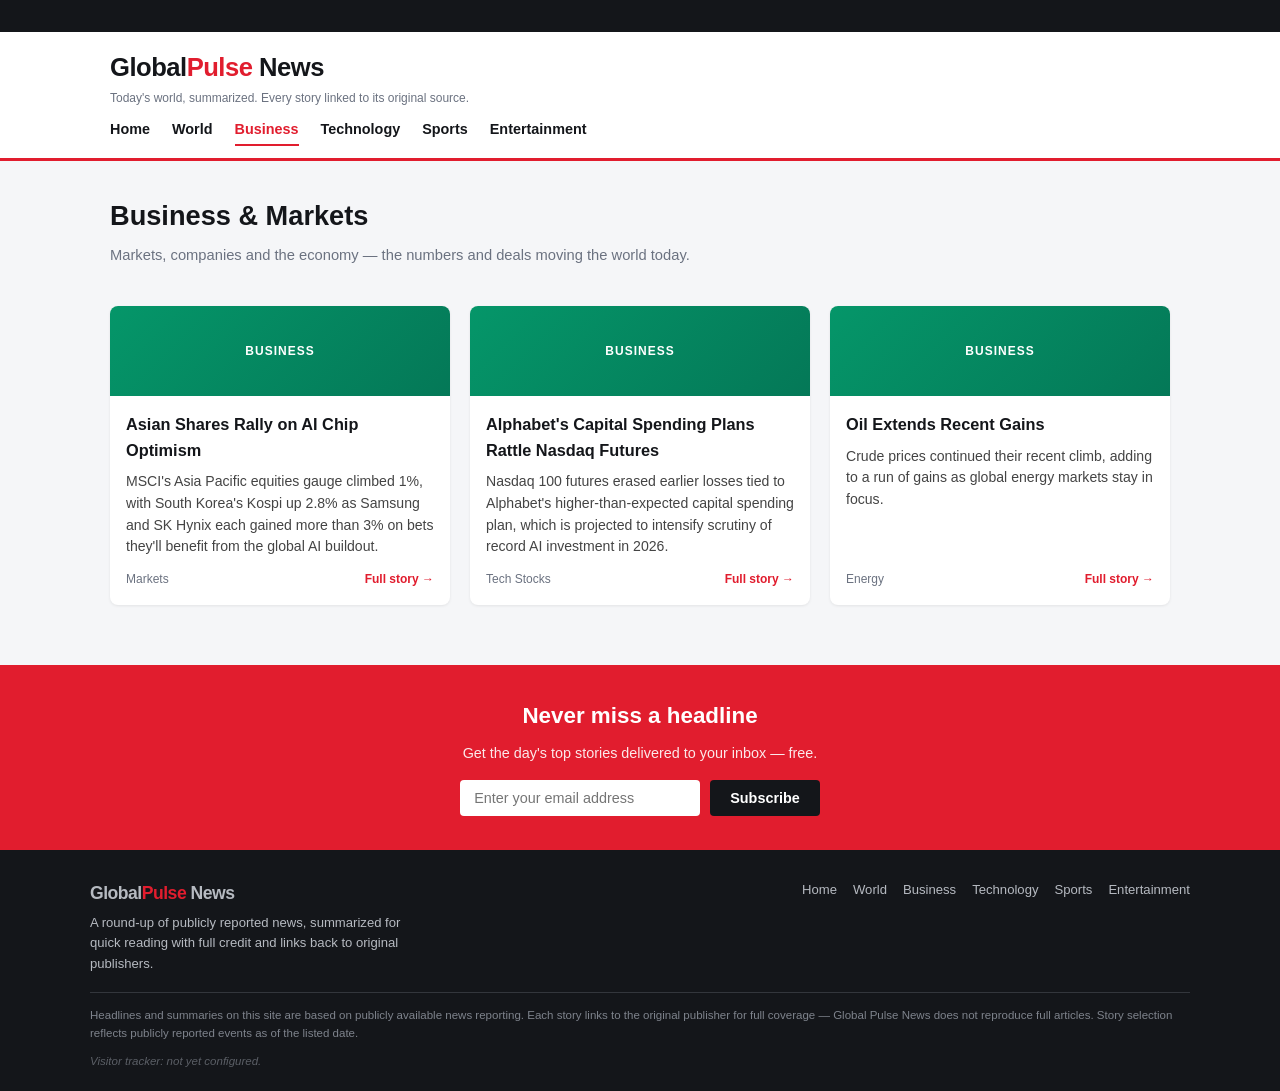
==== business.html @ ddd7f8ec "Add files via upload" ====
<!DOCTYPE html>
<html lang="en">
<head>
<meta charset="UTF-8">
<meta name="viewport" content="width=device-width, initial-scale=1.0">
<title>Business News — Global Pulse News</title>
<meta name="description" content="Today's top business and markets headlines, summarized with links to full coverage.">
<link rel="stylesheet" href="style.css">
</head>
<body>

<div class="ticker"><span>🔴 BREAKING: Spain crowned 2026 FIFA World Cup Champions &nbsp;&nbsp;|&nbsp;&nbsp; Samsung unveils Galaxy Z Fold8 Ultra &nbsp;&nbsp;|&nbsp;&nbsp; Asian markets rally on AI chip demand &nbsp;&nbsp;|&nbsp;&nbsp; Assam flood death toll climbs to 31 &nbsp;&nbsp;|&nbsp;&nbsp; Ryan Fox wins first career major at The Open</span></div>

<header class="site-header">
  <div class="header-inner">
    <div>
      <div class="logo">Global<span>Pulse</span> News</div>
      <div class="tagline">Today's world, summarized. Every story linked to its original source.</div>
    </div>
  </div>
  <nav class="main-nav">
    <a href="index.html">Home</a>
    <a href="world.html">World</a>
    <a href="business.html" class="active">Business</a>
    <a href="technology.html">Technology</a>
    <a href="sports.html">Sports</a>
    <a href="entertainment.html">Entertainment</a>
  </nav>
</header>

<div class="page-intro">
  <h1>Business & Markets</h1>
  <p>Markets, companies and the economy — the numbers and deals moving the world today.</p>
</div>

<main class="container">
  <div class="grid">

    <a class="card" href="https://www.bloomberg.com/news/articles/2026-07-22/stock-market-today-dow-s-p-live-updates" target="_blank" rel="noopener">
      <div class="card-banner business">Business</div>
      <div class="card-body">
        <h3>Asian Shares Rally on AI Chip Optimism</h3>
        <p>MSCI's Asia Pacific equities gauge climbed 1%, with South Korea's Kospi up 2.8% as Samsung and SK Hynix each gained more than 3% on bets they'll benefit from the global AI buildout.</p>
        <div class="card-meta"><span>Markets</span><span class="source-link">Full story →</span></div>
      </div>
    </a>

    <a class="card" href="https://www.bloomberg.com/news/articles/2026-07-22/stock-market-today-dow-s-p-live-updates" target="_blank" rel="noopener">
      <div class="card-banner business">Business</div>
      <div class="card-body">
        <h3>Alphabet's Capital Spending Plans Rattle Nasdaq Futures</h3>
        <p>Nasdaq 100 futures erased earlier losses tied to Alphabet's higher-than-expected capital spending plan, which is projected to intensify scrutiny of record AI investment in 2026.</p>
        <div class="card-meta"><span>Tech Stocks</span><span class="source-link">Full story →</span></div>
      </div>
    </a>

    <a class="card" href="https://www.bloomberg.com/news/articles/2026-07-22/stock-market-today-dow-s-p-live-updates" target="_blank" rel="noopener">
      <div class="card-banner business">Business</div>
      <div class="card-body">
        <h3>Oil Extends Recent Gains</h3>
        <p>Crude prices continued their recent climb, adding to a run of gains as global energy markets stay in focus.</p>
        <div class="card-meta"><span>Energy</span><span class="source-link">Full story →</span></div>
      </div>
    </a>

  </div>
</main>

<section class="cta">
  <h2>Never miss a headline</h2>
  <p>Get the day's top stories delivered to your inbox — free.</p>
  <form onsubmit="return false;">
    <input type="email" placeholder="Enter your email address" required>
    <button type="submit">Subscribe</button>
  </form>
</section>

<footer class="site-footer">
  <div class="footer-inner">
    <div>
      <div class="logo" style="font-size:1.1rem;">Global<span>Pulse</span> News</div>
      <p style="margin-top:6px;max-width:320px;">A round-up of publicly reported news, summarized for quick reading with full credit and links back to original publishers.</p>
    </div>
    <nav>
      <a href="index.html">Home</a>
      <a href="world.html">World</a>
      <a href="business.html">Business</a>
      <a href="technology.html">Technology</a>
      <a href="sports.html">Sports</a>
      <a href="entertainment.html">Entertainment</a>
    </nav>
  </div>
  <div class="disclaimer">
    Headlines and summaries on this site are based on publicly available news reporting. Each story links to the original publisher for full coverage — Global Pulse News does not reproduce full articles. Story selection reflects publicly reported events as of the listed date.
  </div>
  <!-- Visitor/analytics tracker slot: paste your tracking script or embed link here once you have it. -->
  <div class="tracker-note">Visitor tracker: not yet configured.</div>
</footer>

</body>
</html>
---- style.css ----
:root {
  --red: #e11d2e;
  --dark: #14161a;
  --dark2: #1e2127;
  --grey: #6b7280;
  --light: #f5f6f8;
  --white: #ffffff;
  --world: #2563eb;
  --business: #059669;
  --technology: #7c3aed;
  --sports: #ea580c;
  --entertainment: #db2777;
}

* { box-sizing: border-box; margin: 0; padding: 0; }

body {
  font-family: 'Segoe UI', Arial, Helvetica, sans-serif;
  background: var(--light);
  color: var(--dark);
  line-height: 1.55;
}

a { text-decoration: none; color: inherit; }

/* Top ticker */
.ticker {
  background: var(--dark);
  color: var(--white);
  font-size: 0.8rem;
  padding: 6px 0;
  overflow: hidden;
  white-space: nowrap;
}
.ticker span {
  display: inline-block;
  padding-left: 100%;
  animation: scroll-left 28s linear infinite;
}
@keyframes scroll-left {
  0% { transform: translateX(0); }
  100% { transform: translateX(-100%); }
}

/* Header */
header.site-header {
  background: var(--white);
  border-bottom: 3px solid var(--red);
  position: sticky;
  top: 0;
  z-index: 50;
}
.header-inner {
  max-width: 1100px;
  margin: 0 auto;
  padding: 16px 20px 10px;
  display: flex;
  align-items: center;
  justify-content: space-between;
  flex-wrap: wrap;
}
.logo {
  font-size: 1.6rem;
  font-weight: 800;
  letter-spacing: -0.5px;
}
.logo span { color: var(--red); }
.tagline {
  font-size: 0.75rem;
  color: var(--grey);
  margin-top: 2px;
}
nav.main-nav {
  max-width: 1100px;
  margin: 0 auto;
  padding: 0 20px 12px;
  display: flex;
  gap: 22px;
  flex-wrap: wrap;
}
nav.main-nav a {
  font-size: 0.9rem;
  font-weight: 600;
  color: var(--dark);
  padding-bottom: 4px;
  border-bottom: 2px solid transparent;
}
nav.main-nav a:hover,
nav.main-nav a.active {
  color: var(--red);
  border-bottom-color: var(--red);
}

/* Hero */
.hero {
  background: linear-gradient(120deg, var(--dark) 0%, var(--dark2) 100%);
  color: var(--white);
  padding: 46px 20px;
}
.hero-inner { max-width: 1100px; margin: 0 auto; }
.hero-badge {
  display: inline-block;
  background: var(--red);
  color: var(--white);
  font-size: 0.7rem;
  font-weight: 700;
  letter-spacing: 1px;
  text-transform: uppercase;
  padding: 4px 10px;
  border-radius: 3px;
  margin-bottom: 14px;
}
.hero h1 {
  font-size: 2.1rem;
  max-width: 700px;
  margin-bottom: 10px;
}
.hero p {
  color: #cfd3da;
  max-width: 620px;
  font-size: 0.95rem;
}
.hero .date {
  margin-top: 16px;
  font-size: 0.8rem;
  color: #9aa0aa;
}

/* Category strip */
.cat-strip {
  max-width: 1100px;
  margin: 0 auto;
  padding: 22px 20px 0;
  display: flex;
  gap: 12px;
  flex-wrap: wrap;
}
.cat-pill {
  font-size: 0.78rem;
  font-weight: 700;
  padding: 7px 14px;
  border-radius: 20px;
  color: var(--white);
}
.cat-pill.world { background: var(--world); }
.cat-pill.business { background: var(--business); }
.cat-pill.technology { background: var(--technology); }
.cat-pill.sports { background: var(--sports); }
.cat-pill.entertainment { background: var(--entertainment); }

/* Grid / cards */
main.container {
  max-width: 1100px;
  margin: 0 auto;
  padding: 30px 20px 60px;
}
.section-title {
  font-size: 1.3rem;
  font-weight: 800;
  margin: 30px 0 16px;
  border-left: 5px solid var(--red);
  padding-left: 10px;
}
.section-title:first-child { margin-top: 0; }
.grid {
  display: grid;
  grid-template-columns: repeat(auto-fill, minmax(280px, 1fr));
  gap: 20px;
}
.card {
  background: var(--white);
  border-radius: 8px;
  overflow: hidden;
  box-shadow: 0 1px 3px rgba(0,0,0,0.08);
  display: flex;
  flex-direction: column;
  transition: transform 0.15s ease, box-shadow 0.15s ease;
}
.card:hover {
  transform: translateY(-3px);
  box-shadow: 0 8px 18px rgba(0,0,0,0.12);
}
.card-banner {
  height: 90px;
  display: flex;
  align-items: center;
  justify-content: center;
  color: var(--white);
  font-weight: 800;
  font-size: 0.75rem;
  letter-spacing: 1px;
  text-transform: uppercase;
}
.card-banner.world { background: linear-gradient(135deg, var(--world), #1d4ed8); }
.card-banner.business { background: linear-gradient(135deg, var(--business), #047857); }
.card-banner.technology { background: linear-gradient(135deg, var(--technology), #6d28d9); }
.card-banner.sports { background: linear-gradient(135deg, var(--sports), #c2410c); }
.card-banner.entertainment { background: linear-gradient(135deg, var(--entertainment), #be185d); }
.card-body { padding: 16px; flex: 1; display: flex; flex-direction: column; }
.card-body h3 { font-size: 1.02rem; margin-bottom: 8px; }
.card-body p { font-size: 0.88rem; color: #444; flex: 1; }
.card-meta {
  margin-top: 12px;
  display: flex;
  justify-content: space-between;
  align-items: center;
  font-size: 0.75rem;
  color: var(--grey);
}
.source-link {
  font-weight: 700;
  color: var(--red);
}
.source-link:hover { text-decoration: underline; }

/* Page intro (category pages) */
.page-intro {
  padding: 34px 20px 10px;
  max-width: 1100px;
  margin: 0 auto;
}
.page-intro h1 { font-size: 1.7rem; margin-bottom: 6px; }
.page-intro p { color: var(--grey); font-size: 0.92rem; max-width: 650px; }

/* Newsletter / grab-customers CTA */
.cta {
  background: var(--red);
  color: var(--white);
  padding: 34px 20px;
  text-align: center;
}
.cta h2 { font-size: 1.4rem; margin-bottom: 8px; }
.cta p { font-size: 0.9rem; opacity: 0.9; margin-bottom: 16px; }
.cta form {
  display: flex;
  justify-content: center;
  gap: 10px;
  flex-wrap: wrap;
}
.cta input[type="email"] {
  padding: 10px 14px;
  border-radius: 4px;
  border: none;
  min-width: 240px;
  font-size: 0.9rem;
}
.cta button {
  background: var(--dark);
  color: var(--white);
  border: none;
  padding: 10px 20px;
  border-radius: 4px;
  font-weight: 700;
  cursor: pointer;
  font-size: 0.9rem;
}
.cta button:hover { background: #000; }

/* Footer */
footer.site-footer {
  background: var(--dark);
  color: #b6bac1;
  padding: 30px 20px 20px;
  font-size: 0.82rem;
}
.footer-inner {
  max-width: 1100px;
  margin: 0 auto;
  display: flex;
  justify-content: space-between;
  flex-wrap: wrap;
  gap: 20px;
}
.footer-inner nav { display: flex; gap: 16px; flex-wrap: wrap; }
.footer-inner nav a:hover { color: var(--white); }
.disclaimer {
  max-width: 1100px;
  margin: 18px auto 0;
  padding-top: 14px;
  border-top: 1px solid #33363c;
  font-size: 0.72rem;
  color: #7e838c;
}
.tracker-note {
  max-width: 1100px;
  margin: 10px auto 0;
  font-size: 0.72rem;
  color: #5b5f66;
  font-style: italic;
}
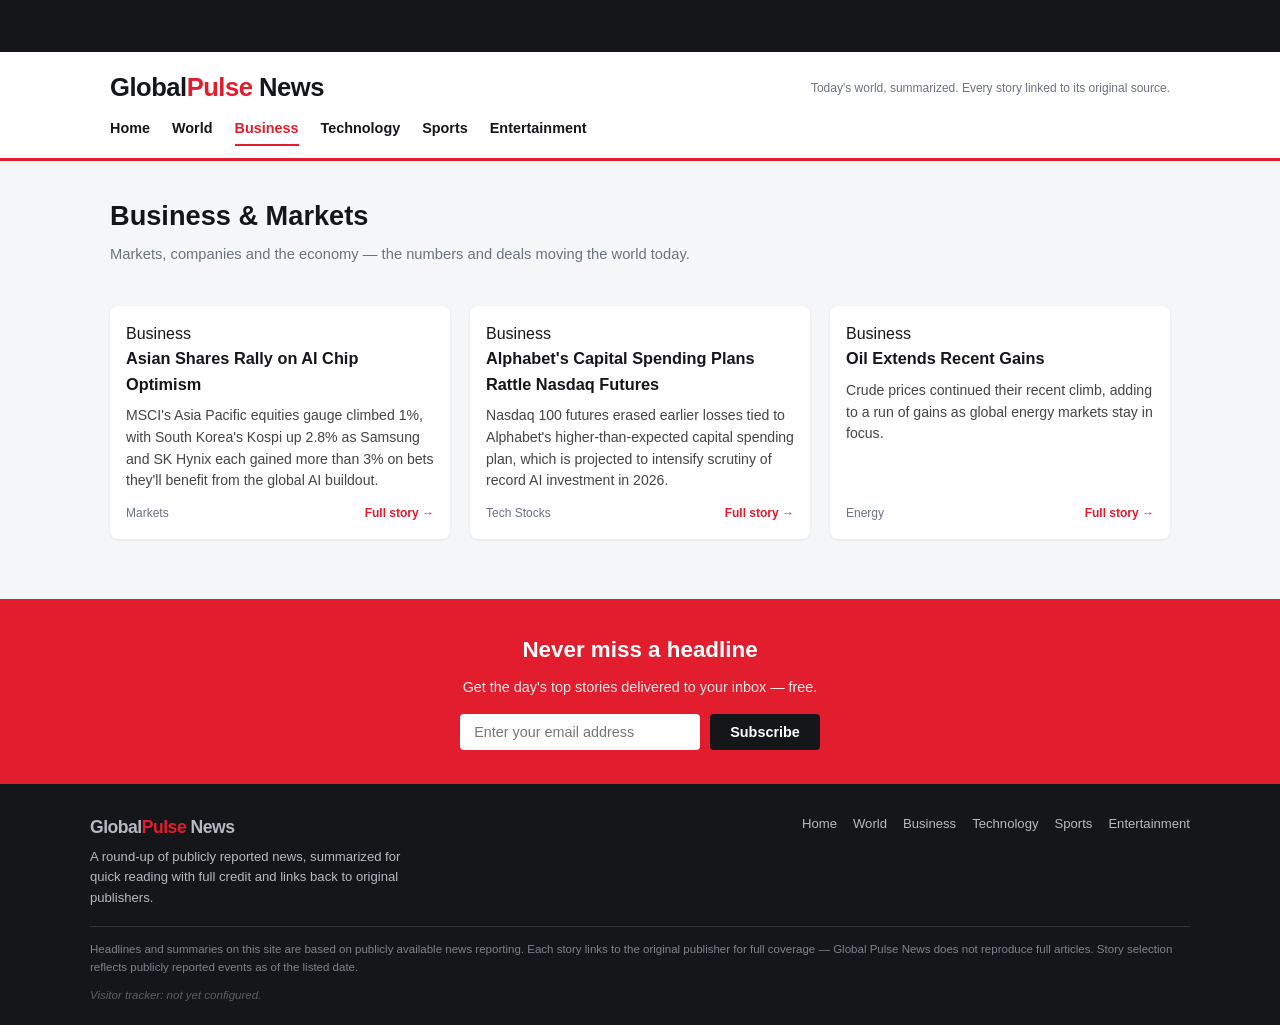
==== commit 5fb95afb: "Update business.html" ====
--- a/business.html
+++ b/business.html
@@ -5,18 +5,22 @@
 <meta name="viewport" content="width=device-width, initial-scale=1.0">
 <title>Business News — Global Pulse News</title>
 <meta name="description" content="Today's top business and markets headlines, summarized with links to full coverage.">
+<link rel="preconnect" href="https://fonts.googleapis.com">
+<link rel="preconnect" href="https://fonts.gstatic.com" crossorigin>
+<link href="https://fonts.googleapis.com/css2?family=Playfair+Display:wght@700;800&family=Source+Sans+Pro:wght@400;600;700&display=swap" rel="stylesheet">
 <link rel="stylesheet" href="style.css">
 </head>
 <body>
 
-<div class="ticker"><span>🔴 BREAKING: Spain crowned 2026 FIFA World Cup Champions &nbsp;&nbsp;|&nbsp;&nbsp; Samsung unveils Galaxy Z Fold8 Ultra &nbsp;&nbsp;|&nbsp;&nbsp; Asian markets rally on AI chip demand &nbsp;&nbsp;|&nbsp;&nbsp; Assam flood death toll climbs to 31 &nbsp;&nbsp;|&nbsp;&nbsp; Ryan Fox wins first career major at The Open</span></div>
+<div class="ticker">
+  <span class="tag">Breaking</span>
+  <div class="scroll-wrap"><span>Spain crowned 2026 FIFA World Cup Champions &nbsp;&nbsp;•&nbsp;&nbsp; Samsung unveils Galaxy Z Fold8 Ultra &nbsp;&nbsp;•&nbsp;&nbsp; Asian markets rally on AI chip demand &nbsp;&nbsp;•&nbsp;&nbsp; Assam flood death toll climbs to 31 &nbsp;&nbsp;•&nbsp;&nbsp; Ryan Fox wins first career major at The Open</span></div>
+</div>
 
 <header class="site-header">
   <div class="header-inner">
-    <div>
-      <div class="logo">Global<span>Pulse</span> News</div>
-      <div class="tagline">Today's world, summarized. Every story linked to its original source.</div>
-    </div>
+    <div class="logo">Global<span>Pulse</span> News</div>
+    <div class="tagline">Today's world, summarized. Every story linked to its original source.</div>
   </div>
   <nav class="main-nav">
     <a href="index.html">Home</a>
@@ -36,27 +40,27 @@
 <main class="container">
   <div class="grid">
 
-    <a class="card" href="https://www.bloomberg.com/news/articles/2026-07-22/stock-market-today-dow-s-p-live-updates" target="_blank" rel="noopener">
-      <div class="card-banner business">Business</div>
+    <a class="card cat-business" href="https://www.bloomberg.com/news/articles/2026-07-22/stock-market-today-dow-s-p-live-updates" target="_blank" rel="noopener">
       <div class="card-body">
+        <span class="eyebrow business">Business</span>
         <h3>Asian Shares Rally on AI Chip Optimism</h3>
         <p>MSCI's Asia Pacific equities gauge climbed 1%, with South Korea's Kospi up 2.8% as Samsung and SK Hynix each gained more than 3% on bets they'll benefit from the global AI buildout.</p>
         <div class="card-meta"><span>Markets</span><span class="source-link">Full story →</span></div>
       </div>
     </a>
 
-    <a class="card" href="https://www.bloomberg.com/news/articles/2026-07-22/stock-market-today-dow-s-p-live-updates" target="_blank" rel="noopener">
-      <div class="card-banner business">Business</div>
+    <a class="card cat-business" href="https://www.bloomberg.com/news/articles/2026-07-22/stock-market-today-dow-s-p-live-updates" target="_blank" rel="noopener">
       <div class="card-body">
+        <span class="eyebrow business">Business</span>
         <h3>Alphabet's Capital Spending Plans Rattle Nasdaq Futures</h3>
         <p>Nasdaq 100 futures erased earlier losses tied to Alphabet's higher-than-expected capital spending plan, which is projected to intensify scrutiny of record AI investment in 2026.</p>
         <div class="card-meta"><span>Tech Stocks</span><span class="source-link">Full story →</span></div>
       </div>
     </a>
 
-    <a class="card" href="https://www.bloomberg.com/news/articles/2026-07-22/stock-market-today-dow-s-p-live-updates" target="_blank" rel="noopener">
-      <div class="card-banner business">Business</div>
+    <a class="card cat-business" href="https://www.bloomberg.com/news/articles/2026-07-22/stock-market-today-dow-s-p-live-updates" target="_blank" rel="noopener">
       <div class="card-body">
+        <span class="eyebrow business">Business</span>
         <h3>Oil Extends Recent Gains</h3>
         <p>Crude prices continued their recent climb, adding to a run of gains as global energy markets stay in focus.</p>
         <div class="card-meta"><span>Energy</span><span class="source-link">Full story →</span></div>
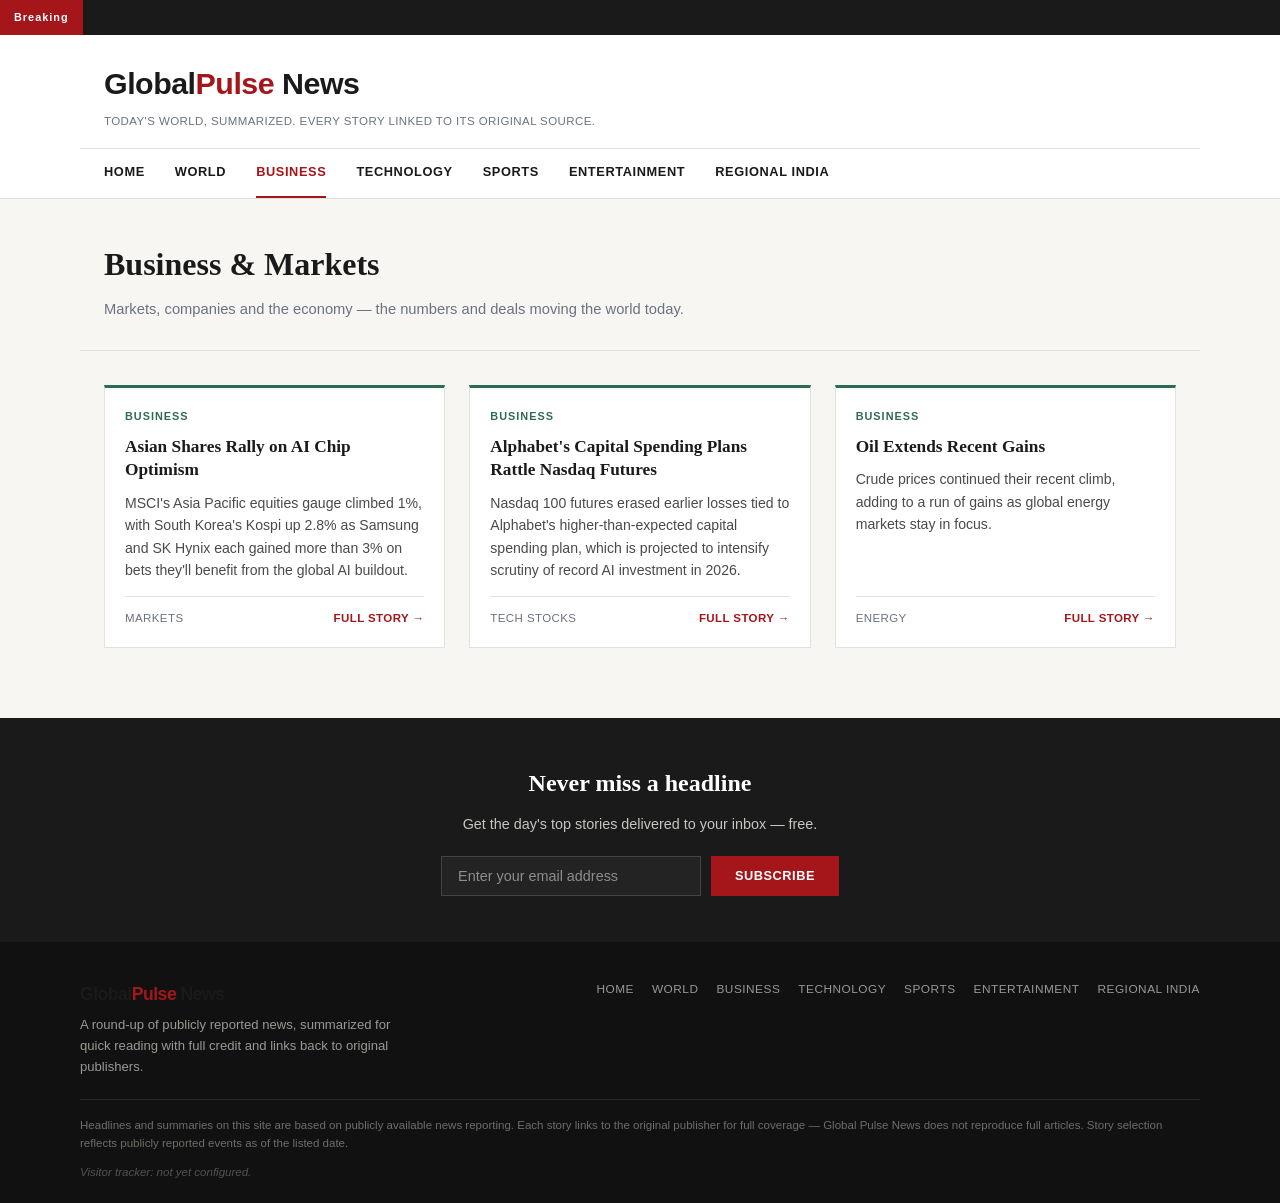
==== commit da84a129: "Add files via upload" ====
--- a/business.html
+++ b/business.html
@@ -29,6 +29,7 @@
     <a href="technology.html">Technology</a>
     <a href="sports.html">Sports</a>
     <a href="entertainment.html">Entertainment</a>
+    <a href="regional.html">Regional India</a>
   </nav>
 </header>
 
@@ -92,6 +93,7 @@
       <a href="technology.html">Technology</a>
       <a href="sports.html">Sports</a>
       <a href="entertainment.html">Entertainment</a>
+      <a href="regional.html">Regional India</a>
     </nav>
   </div>
   <div class="disclaimer">
--- a/style.css
+++ b/style.css
@@ -1,41 +1,62 @@
 :root {
-  --red: #e11d2e;
-  --dark: #14161a;
-  --dark2: #1e2127;
-  --grey: #6b7280;
-  --light: #f5f6f8;
-  --white: #ffffff;
-  --world: #2563eb;
-  --business: #059669;
-  --technology: #7c3aed;
-  --sports: #ea580c;
-  --entertainment: #db2777;
+  --ink: #1a1a1a;
+  --paper: #ffffff;
+  --offwhite: #f7f6f3;
+  --accent: #a4161a;
+  --accent-dark: #7f1114;
+  --muted: #6b7280;
+  --border: #e3e1dc;
+  --world: #2c3e66;
+  --business: #2f6b52;
+  --technology: #5b4b8a;
+  --sports: #8a5a2e;
+  --entertainment: #8a3352;
 }
 
 * { box-sizing: border-box; margin: 0; padding: 0; }
 
 body {
-  font-family: 'Segoe UI', Arial, Helvetica, sans-serif;
-  background: var(--light);
-  color: var(--dark);
-  line-height: 1.55;
-}
+  font-family: 'Source Sans Pro', 'Segoe UI', Arial, Helvetica, sans-serif;
+  background: var(--offwhite);
+  color: var(--ink);
+  line-height: 1.6;
+}
+
+h1, h2, h3 { font-family: 'Playfair Display', Georgia, 'Times New Roman', serif; }
 
 a { text-decoration: none; color: inherit; }
 
 /* Top ticker */
 .ticker {
-  background: var(--dark);
-  color: var(--white);
-  font-size: 0.8rem;
-  padding: 6px 0;
+  background: var(--ink);
+  color: #d9d7d1;
+  font-size: 0.78rem;
+  padding: 0;
+  display: flex;
+  align-items: stretch;
   overflow: hidden;
+}
+.ticker .tag {
+  background: var(--accent);
+  color: #fff;
+  font-weight: 700;
+  font-size: 0.68rem;
+  letter-spacing: 1px;
+  padding: 9px 14px;
+  flex-shrink: 0;
   white-space: nowrap;
 }
-.ticker span {
+.ticker .scroll-wrap {
+  overflow: hidden;
+  flex: 1;
+  display: flex;
+  align-items: center;
+}
+.ticker .scroll-wrap span {
   display: inline-block;
   padding-left: 100%;
-  animation: scroll-left 28s linear infinite;
+  white-space: nowrap;
+  animation: scroll-left 32s linear infinite;
 }
 @keyframes scroll-left {
   0% { transform: translateX(0); }
@@ -44,193 +65,219 @@
 
 /* Header */
 header.site-header {
-  background: var(--white);
-  border-bottom: 3px solid var(--red);
+  background: var(--paper);
+  border-bottom: 1px solid var(--border);
   position: sticky;
   top: 0;
   z-index: 50;
 }
 .header-inner {
-  max-width: 1100px;
-  margin: 0 auto;
-  padding: 16px 20px 10px;
-  display: flex;
-  align-items: center;
-  justify-content: space-between;
+  max-width: 1120px;
+  margin: 0 auto;
+  padding: 24px 24px 4px;
+}
+.logo {
+  font-size: 1.9rem;
+  font-weight: 700;
+  letter-spacing: -0.5px;
+  color: var(--ink);
+}
+.logo span { color: var(--accent); }
+.tagline {
+  font-size: 0.72rem;
+  color: var(--muted);
+  margin-top: 4px;
+  letter-spacing: 0.4px;
+  text-transform: uppercase;
+}
+nav.main-nav {
+  max-width: 1120px;
+  margin: 14px auto 0;
+  padding: 0 24px;
+  display: flex;
+  gap: 30px;
   flex-wrap: wrap;
-}
-.logo {
-  font-size: 1.6rem;
-  font-weight: 800;
-  letter-spacing: -0.5px;
-}
-.logo span { color: var(--red); }
-.tagline {
-  font-size: 0.75rem;
-  color: var(--grey);
-  margin-top: 2px;
-}
-nav.main-nav {
-  max-width: 1100px;
-  margin: 0 auto;
-  padding: 0 20px 12px;
-  display: flex;
-  gap: 22px;
-  flex-wrap: wrap;
+  border-top: 1px solid var(--border);
 }
 nav.main-nav a {
-  font-size: 0.9rem;
+  font-size: 0.8rem;
   font-weight: 600;
-  color: var(--dark);
-  padding-bottom: 4px;
+  letter-spacing: 0.6px;
+  text-transform: uppercase;
+  color: var(--ink);
+  padding: 13px 0;
+  display: inline-block;
   border-bottom: 2px solid transparent;
 }
 nav.main-nav a:hover,
 nav.main-nav a.active {
-  color: var(--red);
-  border-bottom-color: var(--red);
+  color: var(--accent);
+  border-bottom-color: var(--accent);
 }
 
 /* Hero */
 .hero {
-  background: linear-gradient(120deg, var(--dark) 0%, var(--dark2) 100%);
-  color: var(--white);
-  padding: 46px 20px;
-}
-.hero-inner { max-width: 1100px; margin: 0 auto; }
+  background: var(--ink);
+  color: var(--paper);
+  padding: 56px 24px;
+}
+.hero-inner { max-width: 1120px; margin: 0 auto; }
 .hero-badge {
   display: inline-block;
-  background: var(--red);
-  color: var(--white);
-  font-size: 0.7rem;
-  font-weight: 700;
-  letter-spacing: 1px;
-  text-transform: uppercase;
-  padding: 4px 10px;
-  border-radius: 3px;
+  border: 1px solid var(--accent);
+  color: #e8898b;
+  font-size: 0.66rem;
+  font-weight: 700;
+  letter-spacing: 1.5px;
+  text-transform: uppercase;
+  padding: 5px 12px;
+  margin-bottom: 18px;
+}
+.hero h1 {
+  font-size: 2.4rem;
+  font-weight: 700;
+  line-height: 1.22;
+  max-width: 720px;
   margin-bottom: 14px;
 }
-.hero h1 {
-  font-size: 2.1rem;
-  max-width: 700px;
-  margin-bottom: 10px;
-}
 .hero p {
-  color: #cfd3da;
-  max-width: 620px;
-  font-size: 0.95rem;
+  color: #c7c5c0;
+  max-width: 600px;
+  font-size: 0.98rem;
+  font-family: 'Source Sans Pro', Arial, sans-serif;
 }
 .hero .date {
-  margin-top: 16px;
-  font-size: 0.8rem;
-  color: #9aa0aa;
+  margin-top: 18px;
+  font-size: 0.76rem;
+  color: #8f8d88;
+  letter-spacing: 0.5px;
+  text-transform: uppercase;
 }
 
 /* Category strip */
 .cat-strip {
-  max-width: 1100px;
-  margin: 0 auto;
-  padding: 22px 20px 0;
-  display: flex;
-  gap: 12px;
+  max-width: 1120px;
+  margin: 0 auto;
+  padding: 26px 24px 0;
+  display: flex;
+  gap: 10px;
   flex-wrap: wrap;
 }
 .cat-pill {
-  font-size: 0.78rem;
-  font-weight: 700;
-  padding: 7px 14px;
-  border-radius: 20px;
-  color: var(--white);
-}
-.cat-pill.world { background: var(--world); }
-.cat-pill.business { background: var(--business); }
-.cat-pill.technology { background: var(--technology); }
-.cat-pill.sports { background: var(--sports); }
-.cat-pill.entertainment { background: var(--entertainment); }
+  font-size: 0.7rem;
+  font-weight: 700;
+  letter-spacing: 0.6px;
+  text-transform: uppercase;
+  padding: 8px 16px;
+  border: 1px solid var(--border);
+  background: var(--paper);
+  color: var(--ink);
+}
+.cat-pill:hover { border-color: var(--accent); color: var(--accent); }
 
 /* Grid / cards */
 main.container {
-  max-width: 1100px;
-  margin: 0 auto;
-  padding: 30px 20px 60px;
+  max-width: 1120px;
+  margin: 0 auto;
+  padding: 34px 24px 70px;
 }
 .section-title {
-  font-size: 1.3rem;
-  font-weight: 800;
-  margin: 30px 0 16px;
-  border-left: 5px solid var(--red);
-  padding-left: 10px;
+  font-size: 1.5rem;
+  font-weight: 700;
+  margin: 38px 0 20px;
+  padding-bottom: 10px;
+  border-bottom: 2px solid var(--ink);
 }
 .section-title:first-child { margin-top: 0; }
 .grid {
   display: grid;
-  grid-template-columns: repeat(auto-fill, minmax(280px, 1fr));
-  gap: 20px;
+  grid-template-columns: repeat(auto-fill, minmax(300px, 1fr));
+  gap: 24px;
 }
 .card {
-  background: var(--white);
-  border-radius: 8px;
-  overflow: hidden;
-  box-shadow: 0 1px 3px rgba(0,0,0,0.08);
+  background: var(--paper);
+  border: 1px solid var(--border);
+  border-top: 3px solid var(--muted);
   display: flex;
   flex-direction: column;
   transition: transform 0.15s ease, box-shadow 0.15s ease;
 }
 .card:hover {
-  transform: translateY(-3px);
-  box-shadow: 0 8px 18px rgba(0,0,0,0.12);
-}
-.card-banner {
-  height: 90px;
-  display: flex;
-  align-items: center;
-  justify-content: center;
-  color: var(--white);
-  font-weight: 800;
-  font-size: 0.75rem;
+  transform: translateY(-2px);
+  box-shadow: 0 8px 20px rgba(0,0,0,0.08);
+}
+.card.cat-world { border-top-color: var(--world); }
+.card.cat-business { border-top-color: var(--business); }
+.card.cat-technology { border-top-color: var(--technology); }
+.card.cat-sports { border-top-color: var(--sports); }
+.card.cat-entertainment { border-top-color: var(--entertainment); }
+.card.cat-regional { border-top-color: #0f766e; }
+.card.cat-regional h3 {
+  font-family: system-ui, -apple-system, 'Segoe UI', Arial, sans-serif;
+  font-weight: 700;
+}
+.eyebrow.regional { color: #0f766e; }
+.lang-label {
+  font-size: 0.7rem;
+  font-weight: 700;
+  color: var(--muted);
+  text-transform: none;
+  letter-spacing: 0.2px;
+  margin-left: 6px;
+}
+
+.eyebrow {
+  display: inline-block;
+  font-family: 'Source Sans Pro', Arial, sans-serif;
+  font-size: 0.68rem;
+  font-weight: 700;
   letter-spacing: 1px;
   text-transform: uppercase;
-}
-.card-banner.world { background: linear-gradient(135deg, var(--world), #1d4ed8); }
-.card-banner.business { background: linear-gradient(135deg, var(--business), #047857); }
-.card-banner.technology { background: linear-gradient(135deg, var(--technology), #6d28d9); }
-.card-banner.sports { background: linear-gradient(135deg, var(--sports), #c2410c); }
-.card-banner.entertainment { background: linear-gradient(135deg, var(--entertainment), #be185d); }
-.card-body { padding: 16px; flex: 1; display: flex; flex-direction: column; }
-.card-body h3 { font-size: 1.02rem; margin-bottom: 8px; }
-.card-body p { font-size: 0.88rem; color: #444; flex: 1; }
+  margin-bottom: 10px;
+}
+.eyebrow.world { color: var(--world); }
+.eyebrow.business { color: var(--business); }
+.eyebrow.technology { color: var(--technology); }
+.eyebrow.sports { color: var(--sports); }
+.eyebrow.entertainment { color: var(--entertainment); }
+
+.card-body { padding: 20px; flex: 1; display: flex; flex-direction: column; }
+.card-body h3 { font-size: 1.08rem; font-weight: 700; margin-bottom: 10px; line-height: 1.35; }
+.card-body p { font-size: 0.88rem; color: #4a4a4a; flex: 1; font-family: 'Source Sans Pro', Arial, sans-serif; }
 .card-meta {
-  margin-top: 12px;
+  margin-top: 14px;
+  padding-top: 12px;
+  border-top: 1px solid var(--border);
   display: flex;
   justify-content: space-between;
   align-items: center;
-  font-size: 0.75rem;
-  color: var(--grey);
-}
-.source-link {
-  font-weight: 700;
-  color: var(--red);
-}
+  font-size: 0.72rem;
+  color: var(--muted);
+  text-transform: uppercase;
+  letter-spacing: 0.4px;
+}
+.source-link { font-weight: 700; color: var(--accent); }
 .source-link:hover { text-decoration: underline; }
 
 /* Page intro (category pages) */
 .page-intro {
-  padding: 34px 20px 10px;
-  max-width: 1100px;
-  margin: 0 auto;
-}
-.page-intro h1 { font-size: 1.7rem; margin-bottom: 6px; }
-.page-intro p { color: var(--grey); font-size: 0.92rem; max-width: 650px; }
-
-/* Newsletter / grab-customers CTA */
+  padding: 40px 24px 6px;
+  max-width: 1120px;
+  margin: 0 auto;
+  border-bottom: 1px solid var(--border);
+}
+.page-intro h1 { font-size: 2rem; font-weight: 700; margin-bottom: 8px; }
+.page-intro p { color: var(--muted); font-size: 0.92rem; max-width: 640px; padding-bottom: 22px; font-family: 'Source Sans Pro', Arial, sans-serif; }
+
+/* Newsletter / CTA */
 .cta {
-  background: var(--red);
-  color: var(--white);
-  padding: 34px 20px;
+  background: var(--ink);
+  color: var(--paper);
+  padding: 46px 24px;
   text-align: center;
 }
-.cta h2 { font-size: 1.4rem; margin-bottom: 8px; }
-.cta p { font-size: 0.9rem; opacity: 0.9; margin-bottom: 16px; }
+.cta h2 { font-size: 1.5rem; font-weight: 700; margin-bottom: 10px; }
+.cta p { font-size: 0.9rem; color: #c7c5c0; margin-bottom: 20px; font-family: 'Source Sans Pro', Arial, sans-serif; }
 .cta form {
   display: flex;
   justify-content: center;
@@ -238,53 +285,57 @@
   flex-wrap: wrap;
 }
 .cta input[type="email"] {
-  padding: 10px 14px;
-  border-radius: 4px;
+  padding: 11px 16px;
+  border: 1px solid #444;
+  background: #232323;
+  color: #fff;
+  min-width: 260px;
+  font-size: 0.9rem;
+}
+.cta input[type="email"]::placeholder { color: #8f8d88; }
+.cta button {
+  background: var(--accent);
+  color: var(--paper);
   border: none;
-  min-width: 240px;
-  font-size: 0.9rem;
-}
-.cta button {
-  background: var(--dark);
-  color: var(--white);
-  border: none;
-  padding: 10px 20px;
-  border-radius: 4px;
-  font-weight: 700;
+  padding: 11px 24px;
+  font-weight: 700;
+  letter-spacing: 0.5px;
+  text-transform: uppercase;
+  font-size: 0.8rem;
   cursor: pointer;
-  font-size: 0.9rem;
-}
-.cta button:hover { background: #000; }
+}
+.cta button:hover { background: var(--accent-dark); }
 
 /* Footer */
 footer.site-footer {
-  background: var(--dark);
-  color: #b6bac1;
-  padding: 30px 20px 20px;
+  background: #111111;
+  color: #9a9892;
+  padding: 38px 24px 22px;
   font-size: 0.82rem;
 }
 .footer-inner {
-  max-width: 1100px;
+  max-width: 1120px;
   margin: 0 auto;
   display: flex;
   justify-content: space-between;
   flex-wrap: wrap;
-  gap: 20px;
-}
-.footer-inner nav { display: flex; gap: 16px; flex-wrap: wrap; }
-.footer-inner nav a:hover { color: var(--white); }
+  gap: 24px;
+}
+.footer-inner nav { display: flex; gap: 18px; flex-wrap: wrap; }
+.footer-inner nav a { text-transform: uppercase; font-size: 0.74rem; letter-spacing: 0.5px; }
+.footer-inner nav a:hover { color: var(--paper); }
 .disclaimer {
-  max-width: 1100px;
-  margin: 18px auto 0;
-  padding-top: 14px;
-  border-top: 1px solid #33363c;
+  max-width: 1120px;
+  margin: 22px auto 0;
+  padding-top: 16px;
+  border-top: 1px solid #2a2a2a;
   font-size: 0.72rem;
-  color: #7e838c;
+  color: #6f6d68;
 }
 .tracker-note {
-  max-width: 1100px;
+  max-width: 1120px;
   margin: 10px auto 0;
   font-size: 0.72rem;
-  color: #5b5f66;
+  color: #55534f;
   font-style: italic;
 }
